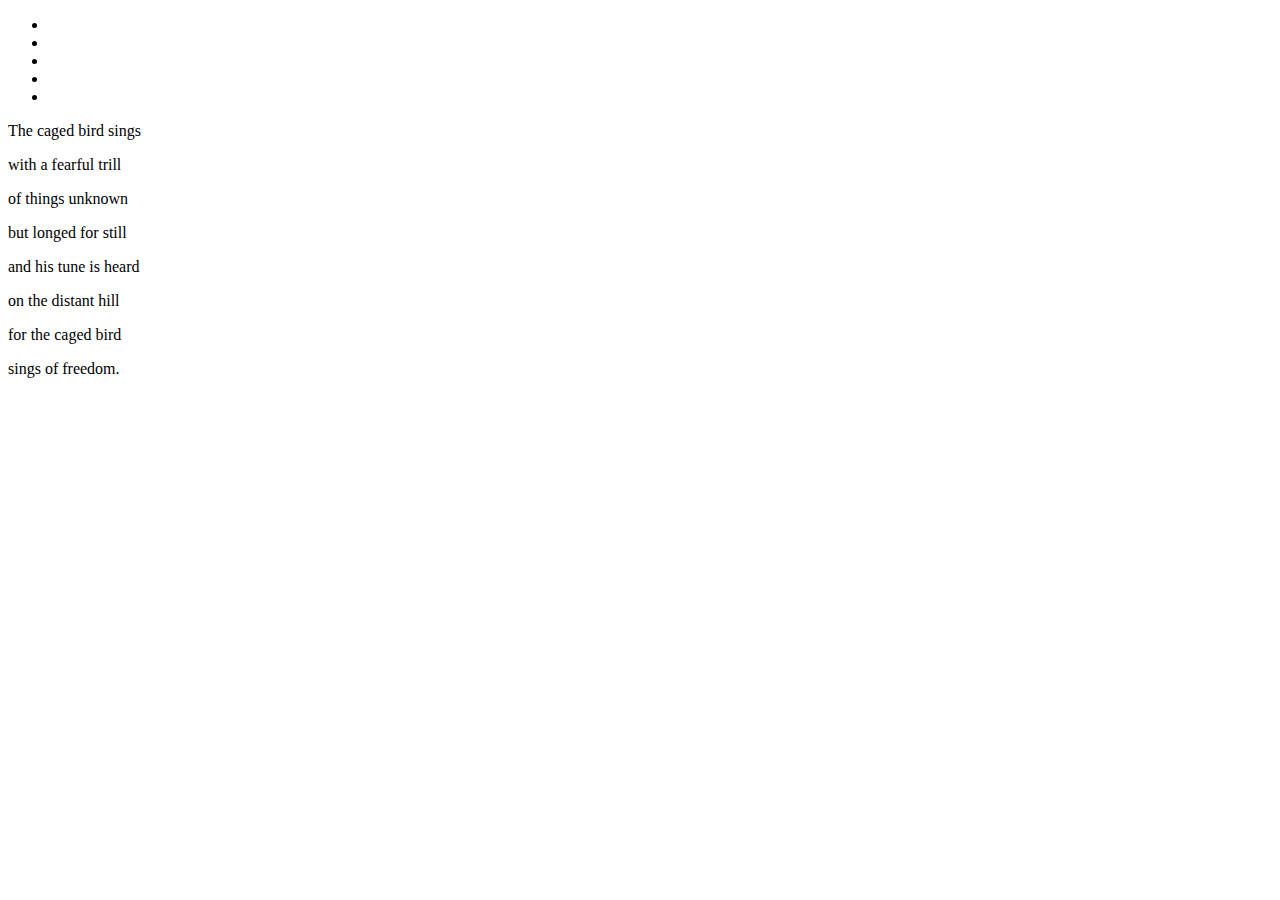
==== stanzas/refrain-1.html @ c01b174a "check in commit" ====
<!DOCTYPE html>
<html lang="en">
<head>
  <meta charset="UTF-8">
  <title>The caged bird sings</title>
</head>
<body>
  <nav>
    <ul>
      <li><a href="#"></a></li>
      <li><a href="#"></a></li>
      <li><a href="#"></a></li>
      <li><a href="#"></a></li>
      <li><a href="#"></a></li>
    </ul>
  </nav>

  <section class="stanza">
    <p>The caged bird sings </p>
    <p>with a fearful trill </p>
    <p> of things unknown</p>
    <p>but longed for still</p>
    <p>and his tune is heard</p>
    <p>on the distant hill</p>
    <p>for the caged bird</p>
    <p>sings of freedom.</p>
  </section>

</body>
</html>
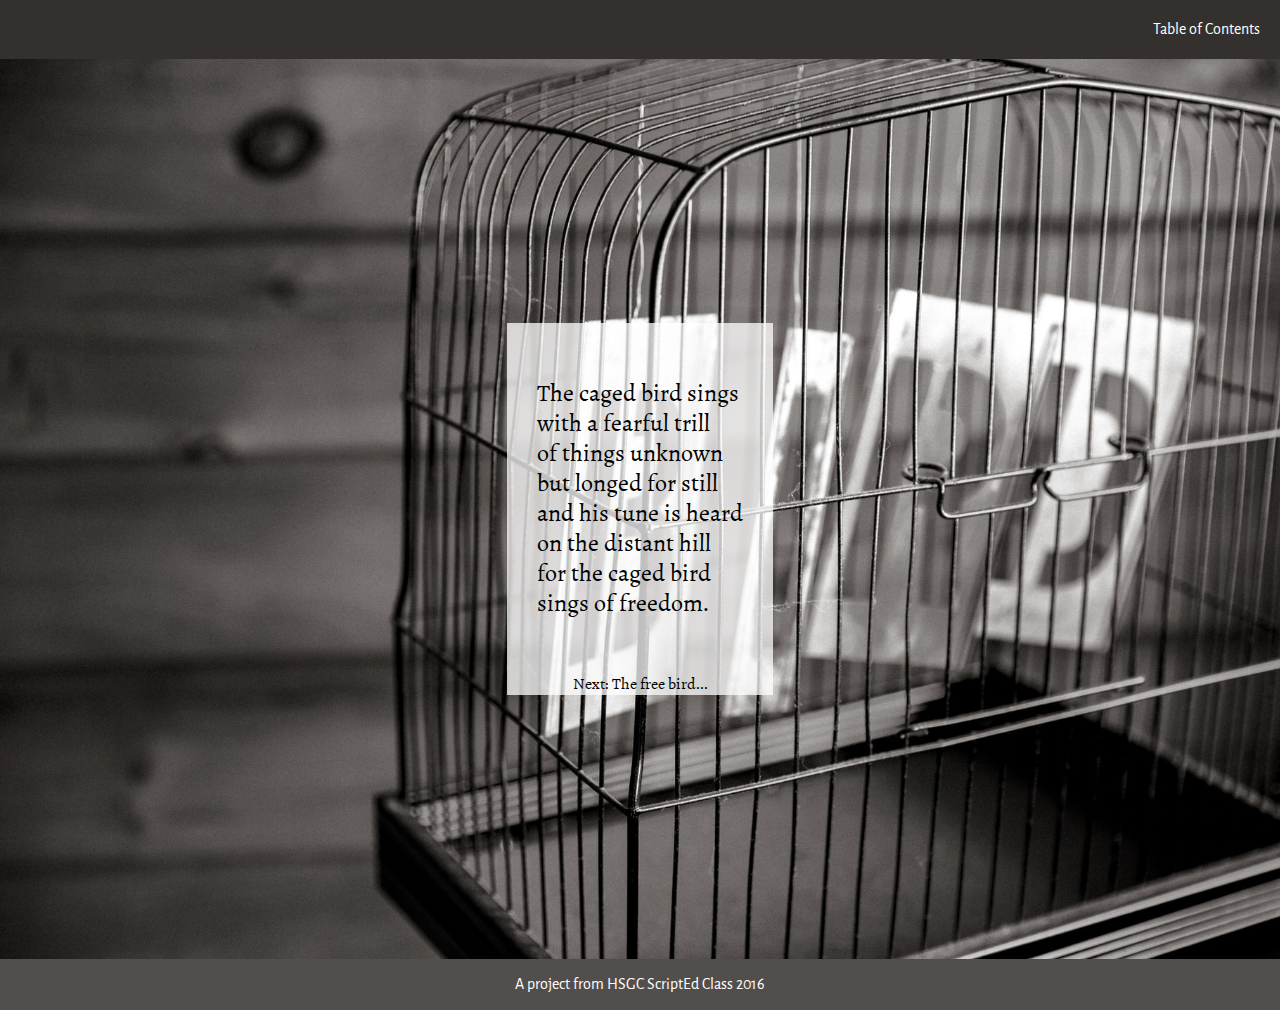
==== commit 1dd76735: "finished project" ====
--- a/stanzas/refrain-1.html
+++ b/stanzas/refrain-1.html
@@ -3,28 +3,44 @@
 <head>
   <meta charset="UTF-8">
   <title>The caged bird sings</title>
+  <link rel="stylesheet" href="../styles/styles.css">
+  <script src="../scripts/script.js"></script>
 </head>
 <body>
-  <nav>
-    <ul>
-      <li><a href="#"></a></li>
-      <li><a href="#"></a></li>
-      <li><a href="#"></a></li>
-      <li><a href="#"></a></li>
-      <li><a href="#"></a></li>
-    </ul>
-  </nav>
+  <header id="header">
+    <a href="#" id="toc">Table of Contents</a>
 
-  <section class="stanza">
-    <p>The caged bird sings </p>
-    <p>with a fearful trill </p>
-    <p> of things unknown</p>
-    <p>but longed for still</p>
-    <p>and his tune is heard</p>
-    <p>on the distant hill</p>
-    <p>for the caged bird</p>
-    <p>sings of freedom.</p>
-  </section>
+      <ul id="nav">
+        <li><a href="#">A free bird leaps</a></li>
+        <li><a href="#">But a bird that stalks</a></li>
+        <li><a href="#">The caged bird sings</a></li>
+        <li><a href="#">The free bird thinks of another breeze</a></li>
+        <li><a href="#">But a caged bird stands on the grave of dreams</a></li>
+        <li><a href="#">The caged bird sings</a></li>
+        <li><a href="#" id="close">X</a></li>
+      </ul>
+
+  </header>
+
+    <main>
+      <section class="stanza">
+        <p>
+         The caged bird sings <br>
+         with a fearful trill <br>
+         of things unknown<br>
+         but longed for still<br>
+         and his tune is heard<br>
+         on the distant hill<br>
+         for the caged bird<br>
+         sings of freedom.<br>
+       </p>
+       <a href="#" class="bottom-pagination">Next: The free bird...</a>
+      </section>
+    </main>
+
+    <footer>
+      <p>A project from HSGC ScriptEd Class 2016</p>
+    </footer>
 
 </body>
 </html>
--- a/styles/styles.css
+++ b/styles/styles.css
@@ -0,0 +1,160 @@
+
+@font-face {
+  font-family: "Alegreya";
+  src: url("../fonts/Alegreya/Alegreya-Regular.ttf"),
+       url("../fonts/Alegreya/Alegreya-Black.ttf"),
+       url("../fonts/Alegreya/Alegreya-BlackItalic.ttf"),
+       url("../fonts/Alegreya/Alegreya-Bold.ttf"),
+       url("../fonts/Alegreya/Alegreya-BoldItalic.ttf"),
+       url("../fonts/Alegreya/Alegreya-Italic.ttf");
+}
+
+@font-face {
+  font-family: "AlegreyaSans";
+  src: url("../fonts/Alegreya_Sans/AlegreyaSans-Regular.ttf"),
+       url("../fonts/Alegreya_Sans/AlegreyaSans-Italic.ttf"),
+       url("../fonts/Alegreya_Sans/AlegreyaSans-Black.ttf"),
+       url("../fonts/Alegreya_Sans/AlegreyaSans-BlackItalic.ttf"),
+       url("../fonts/Alegreya_Sans/AlegreyaSans-Bold.ttf"),
+       url("../fonts/Alegreya_Sans/AlegreyaSans-BoldItalic.ttf"),
+       url("../fonts/Alegreya_Sans/AlegreyaSans-ExtraBold.ttf"),
+       url("../fonts/Alegreya_Sans/AlegreyaSans-ExtraBoldItalic.ttf"),
+       url("../fonts/Alegreya_Sans/AlegreyaSans-Light.ttf"),
+       url("../fonts/Alegreya_Sans/AlegreyaSans-LightItalic.ttf"),
+       url("../fonts/Alegreya_Sans/AlegreyaSans-Medium.ttf"),
+       url("../fonts/Alegreya_Sans/AlegreyaSans-MediumItalic.ttf"),
+       url("../fonts/Alegreya_Sans/AlegreyaSans-Thin.ttf"),
+       url("../fonts/Alegreya_Sans/AlegreyaSans-ThinItalic.ttf"),
+}
+
+body{
+  margin:0;
+  padding:0;
+  font-family: "AlegreyaSans", sans-serif;
+}
+
+
+/*
+Header styles. These include the styles for the background of the header
+*/
+
+header {
+  width: 100%;
+  background-color: #34302E;
+  margin:0;
+  padding:0;
+  display: flex;
+  justify-content: flex-end;
+}
+
+
+ ul {
+  display: none;
+  flex-flow: row nowrap;
+  justify-content:space-around;
+  list-style: none;
+  margin:0;
+  padding:0;
+  width: 100%;
+}
+
+ul li {
+  margin: 20px 0;
+}
+
+header a {
+  text-decoration: none;
+  color: white;
+}
+
+header a:hover {
+  background: white;
+  color: black;
+  border-bottom: 1px solid #903;
+}
+
+#toc {
+  display: block;
+  align-self: flex-end;
+  margin: 20px 0px;
+  padding-right: 20px;
+  text-decoration: none;
+}
+
+
+
+#close {
+  color: #903;
+}
+
+#close:hover {
+  background: #903;
+  color: white;
+}
+
+
+
+main {
+  display: flex;
+  flex-flow: row wrap;
+  align-items: center;
+  justify-content: center;
+  background-image: url("../images/birdcage.jpg");
+  background-size: cover;
+  height:100vh;
+
+}
+
+.title-page {
+  font-family: "Alegreya", Georgia, serif;
+  background-color: rgba(255, 255, 255, 0.75);
+  padding: 40px;
+  text-align: center;
+}
+
+.title-page h1 {
+  font-size: 48px;
+  margin-bottom: -25px;
+}
+
+.bottom-pagination {
+  color: black;
+  text-decoration: none;
+  flex: 1 100%;
+}
+
+.bottom-pagination:hover {
+  border-bottom: 1px solid #903;
+  background-color: white;
+}
+
+
+.stanza {
+  display: flex;
+  justify-content: center;
+  align-items: center;
+  flex-flow: column;
+  background-color: rgba(255, 255, 255, 0.75);
+  font-family: "Alegreya", Georga, serif;
+}
+
+.stanza p {
+  padding: 30px;
+  line-height: 1.25;
+  font-size: 24px;
+
+}
+
+
+
+
+
+
+
+footer {
+  display: flex;
+  flex-flow: row nowrap;
+  justify-content: center;
+  background-color:#524E4B;
+  color: white;
+}
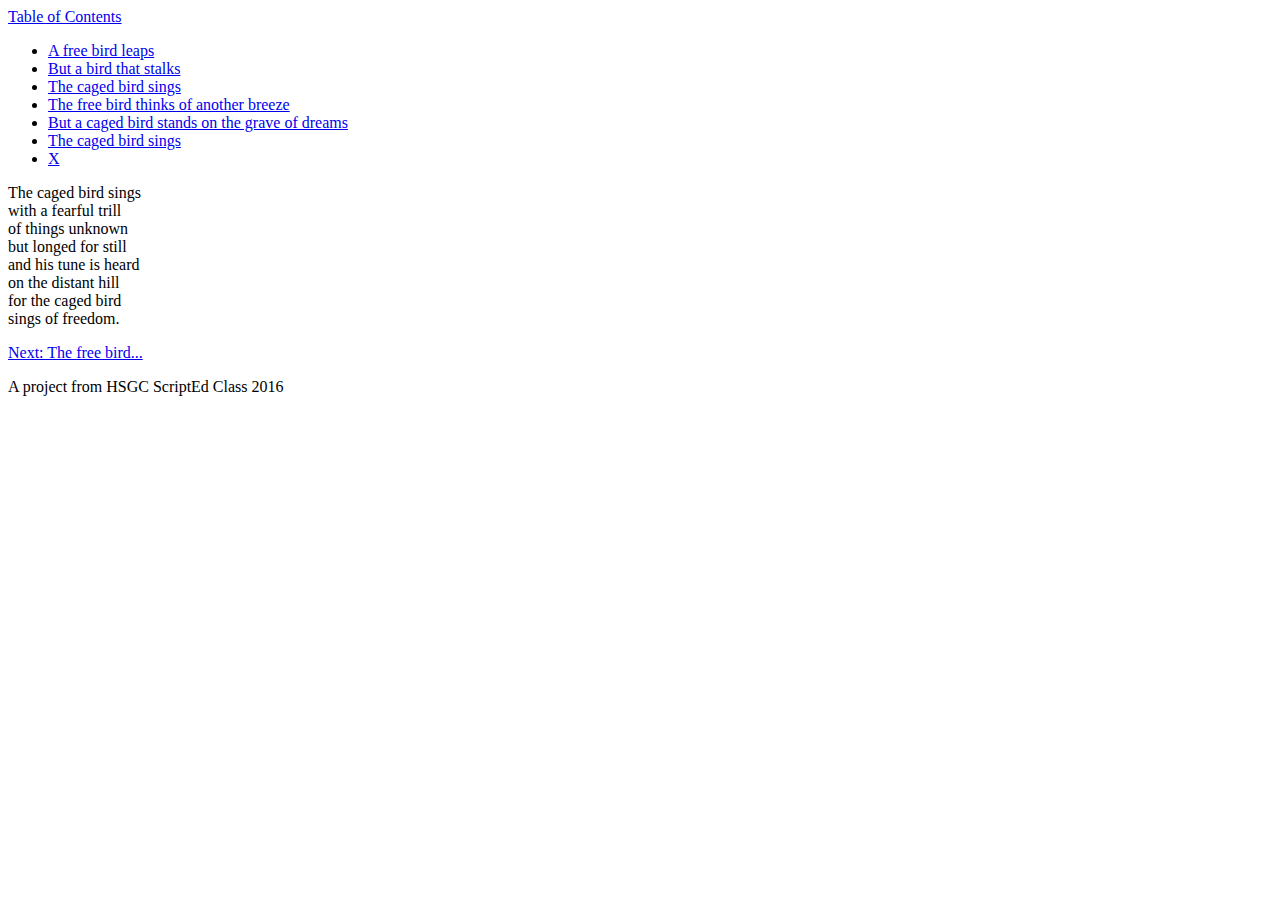
==== commit 7a0320cd: "removed links for fonts" ====
--- a/stanzas/refrain-1.html
+++ b/stanzas/refrain-1.html
@@ -3,8 +3,6 @@
 <head>
   <meta charset="UTF-8">
   <title>The caged bird sings</title>
-  <link rel="stylesheet" href="../styles/styles.css">
-  <script src="../scripts/script.js"></script>
 </head>
 <body>
   <header id="header">
